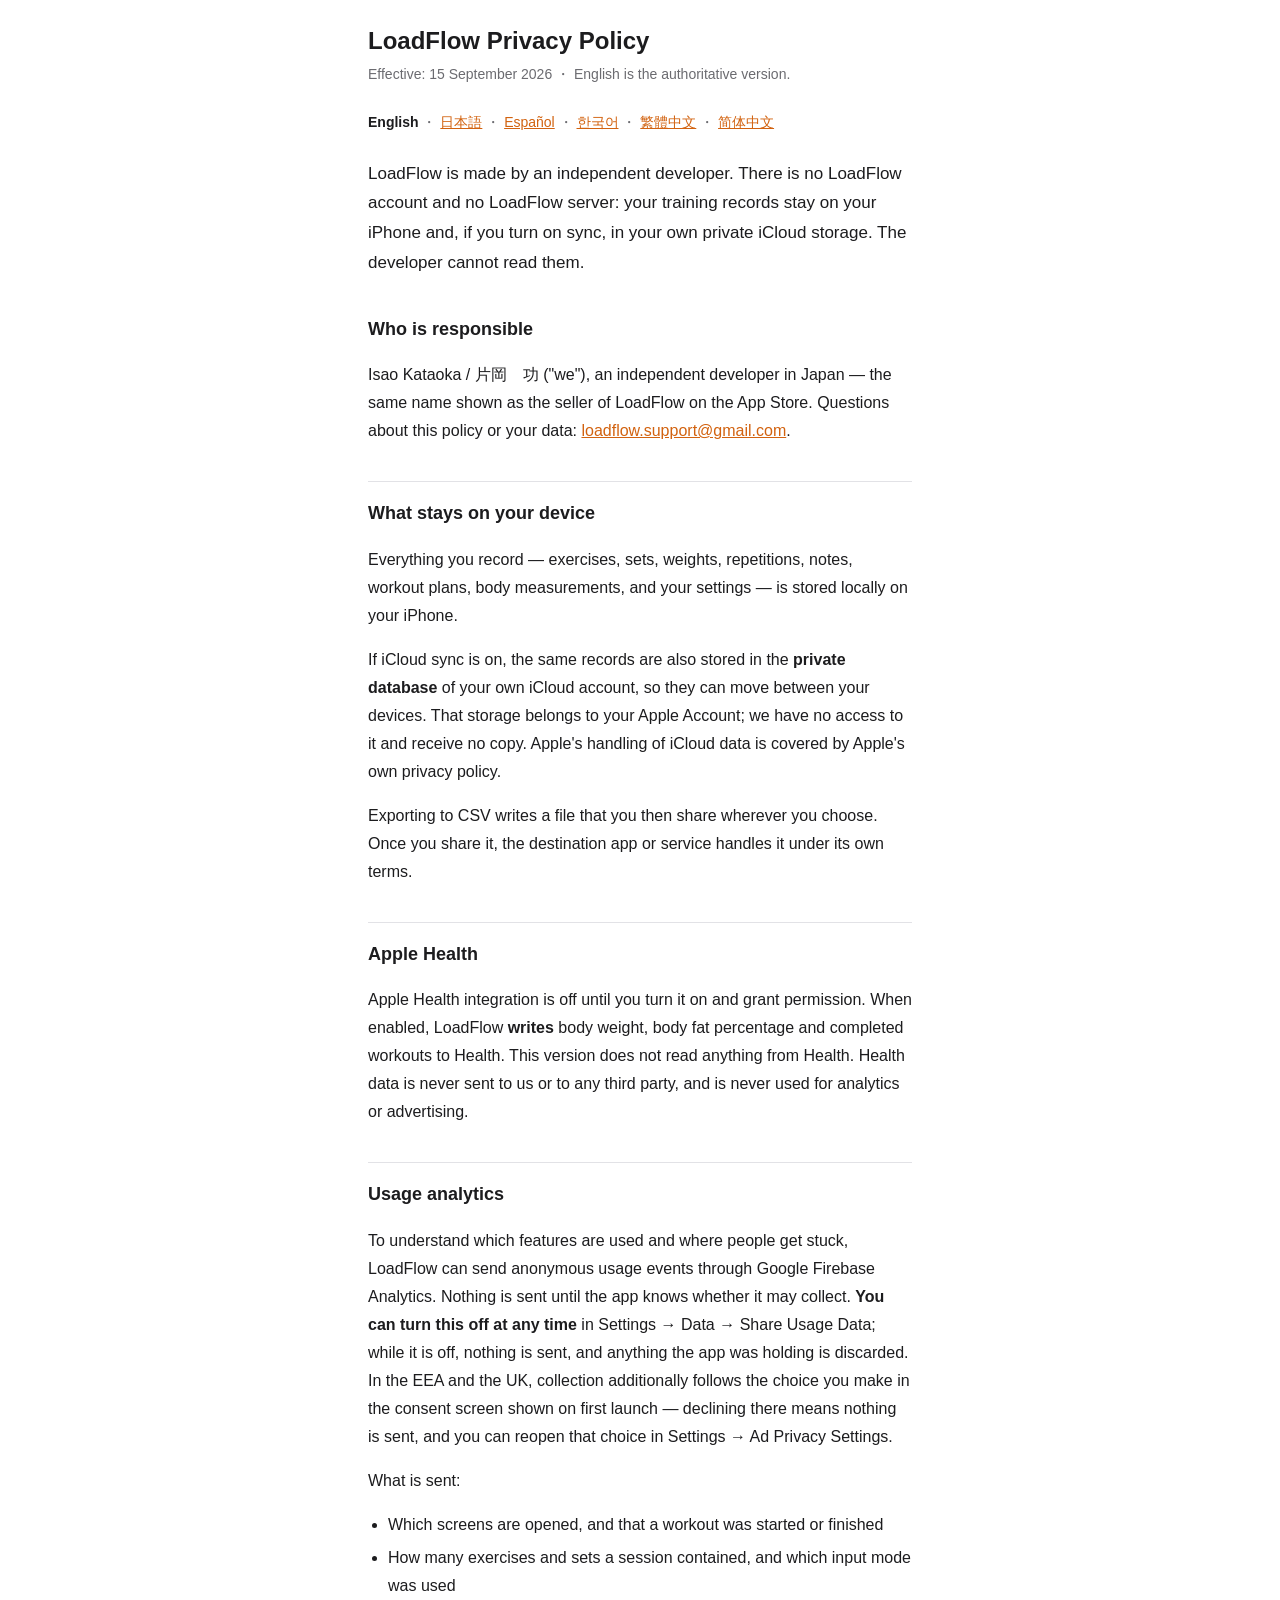
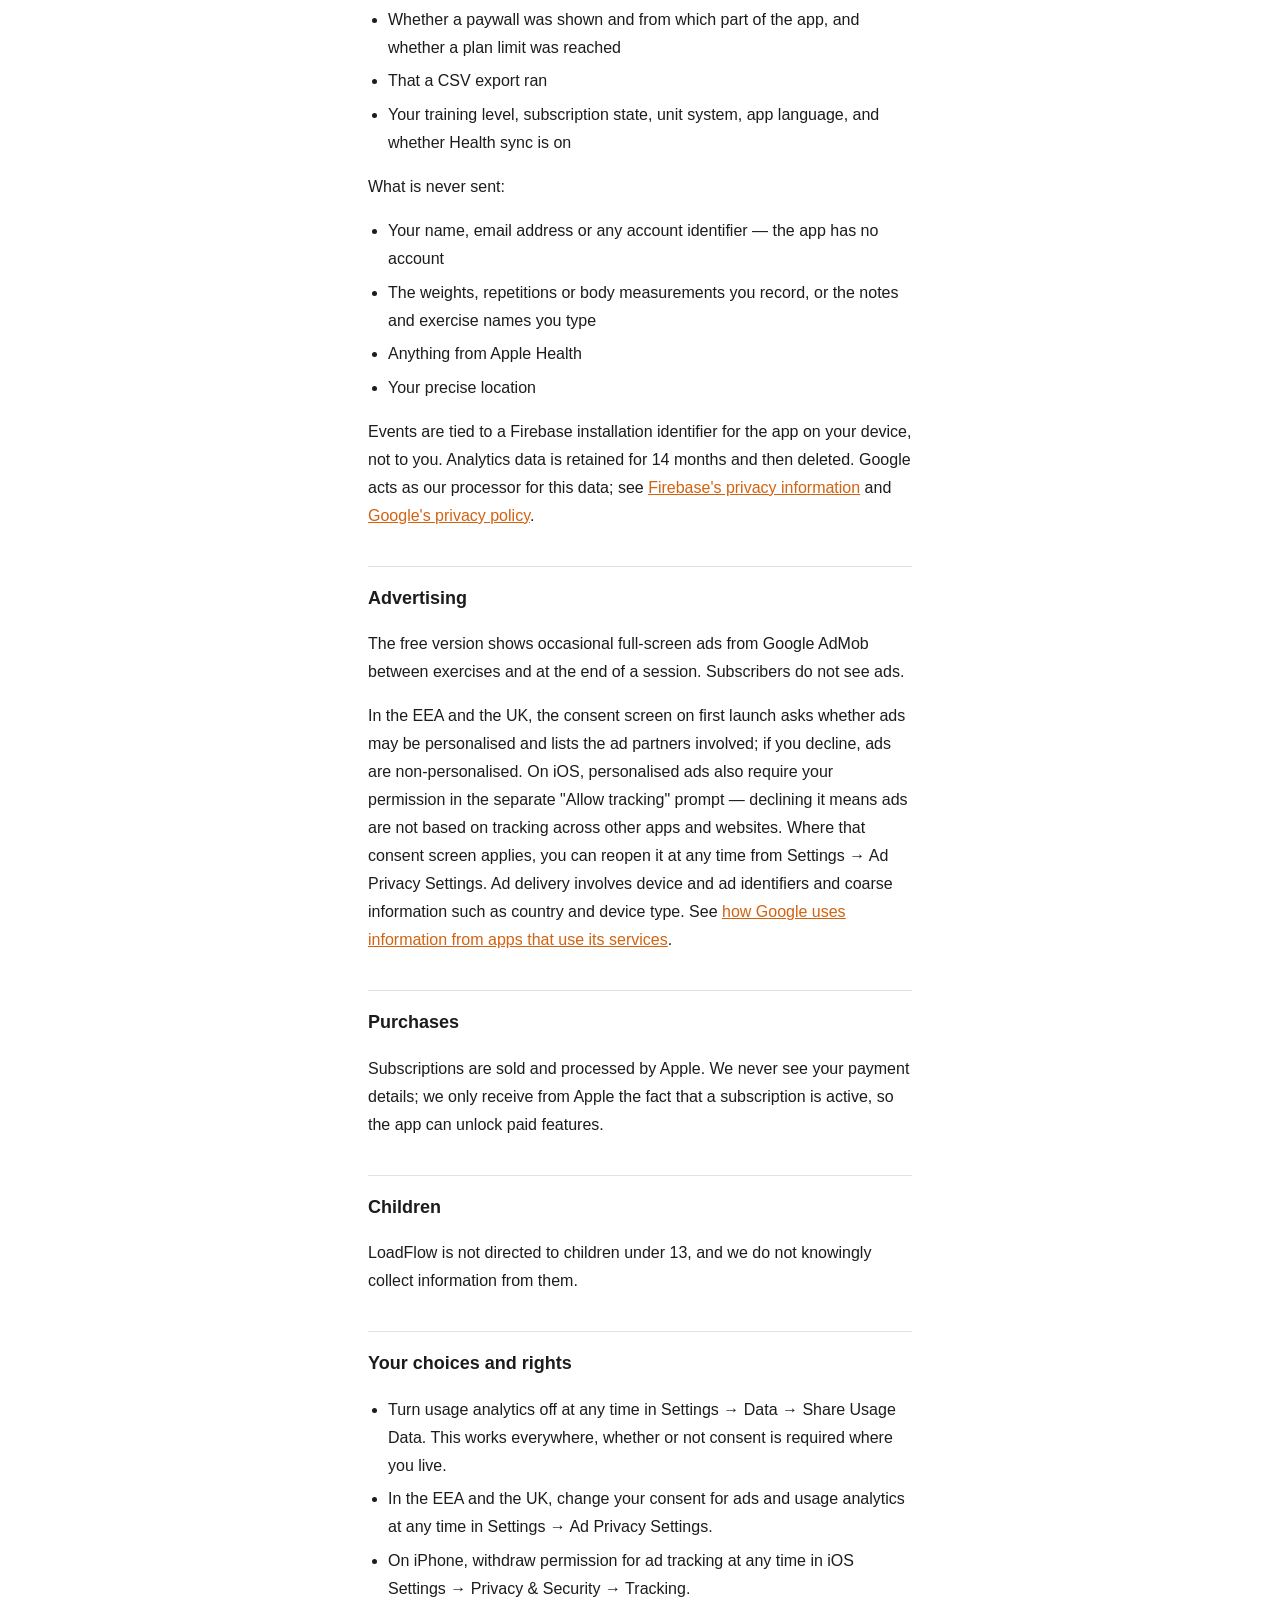
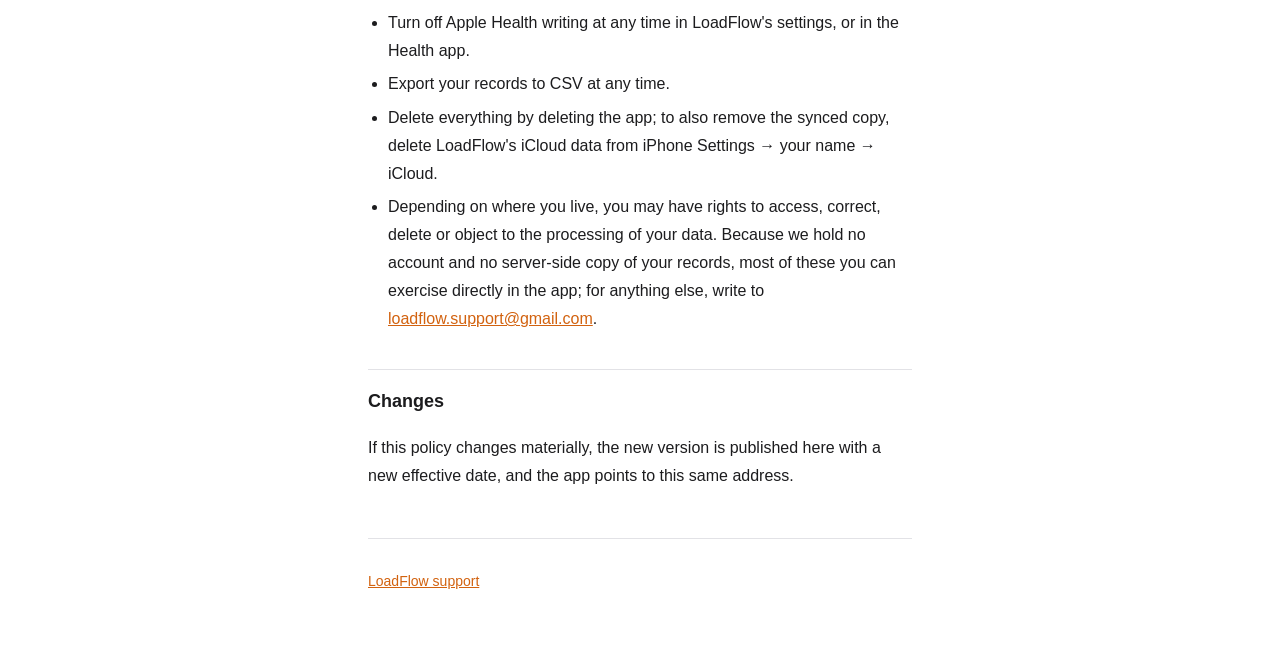
==== loadflow/privacy/index.html @ b5fceb89 "LoadFlow のサポートとプライバシーポリシーを追加する App Store Connect が必須とするサポート URL とプライバシーポリシー URL を GitHub Pages のユーザー" ====
<!DOCTYPE html>
<html lang="en">
<head>
<meta charset="utf-8">
<meta name="viewport" content="width=device-width, initial-scale=1">
<title>LoadFlow — Privacy Policy</title>
<link rel="stylesheet" href="/assets/style.css">
</head>
<body>
<main>
  <h1>LoadFlow Privacy Policy</h1>
  <p class="updated">Effective: 15 September 2026 ・ English is the authoritative version.</p>

  <ul class="langs">
    <li><a href="/loadflow/privacy/" aria-current="page">English</a></li>
    <li><a href="/loadflow/privacy/ja/">日本語</a></li>
    <li><a href="/loadflow/privacy/es/">Español</a></li>
    <li><a href="/loadflow/privacy/ko/">한국어</a></li>
    <li><a href="/loadflow/privacy/zh-Hant/">繁體中文</a></li>
    <li><a href="/loadflow/privacy/zh-Hans/">简体中文</a></li>
  </ul>

  <p class="lede">
    LoadFlow is made by an independent developer. There is no LoadFlow account and no LoadFlow server:
    your training records stay on your iPhone and, if you turn on sync, in your own private iCloud storage.
    The developer cannot read them.
  </p>

  <h2>Who is responsible</h2>
  <p>
    Isao Kataoka / 片岡　功 ("we"), an independent developer in Japan — the same name shown as the seller of
    LoadFlow on the App Store. Questions about this policy or your data:
    <a href="mailto:loadflow.support@gmail.com">loadflow.support@gmail.com</a>.
  </p>

  <h2>What stays on your device</h2>
  <p>
    Everything you record — exercises, sets, weights, repetitions, notes, workout plans, body
    measurements, and your settings — is stored locally on your iPhone.
  </p>
  <p>
    If iCloud sync is on, the same records are also stored in the <strong>private database</strong> of
    your own iCloud account, so they can move between your devices. That storage belongs to your Apple
    Account; we have no access to it and receive no copy. Apple's handling of iCloud data is covered by
    Apple's own privacy policy.
  </p>
  <p>
    Exporting to CSV writes a file that you then share wherever you choose. Once you share it, the
    destination app or service handles it under its own terms.
  </p>

  <h2>Apple Health</h2>
  <p>
    Apple Health integration is off until you turn it on and grant permission. When enabled, LoadFlow
    <strong>writes</strong> body weight, body fat percentage and completed workouts to Health.
    This version does not read anything from Health. Health data is never sent to us or to any third
    party, and is never used for analytics or advertising.
  </p>

  <h2>Usage analytics</h2>
  <p>
    To understand which features are used and where people get stuck, LoadFlow can send anonymous usage
    events through Google Firebase Analytics. Nothing is sent until the app knows whether it may collect.
    <strong>You can turn this off at any time</strong> in Settings → Data → Share Usage Data; while it is
    off, nothing is sent, and anything the app was holding is discarded. In the EEA and the UK, collection
    additionally follows the choice you make in the consent screen shown on first launch — declining there
    means nothing is sent, and you can reopen that choice in Settings → Ad Privacy Settings.
  </p>
  <p>What is sent:</p>
  <ul>
    <li>Which screens are opened, and that a workout was started or finished</li>
    <li>How many exercises and sets a session contained, and which input mode was used</li>
    <li>Whether a paywall was shown and from which part of the app, and whether a plan limit was reached</li>
    <li>That a CSV export ran</li>
    <li>Your training level, subscription state, unit system, app language, and whether Health sync is on</li>
  </ul>
  <p>What is never sent:</p>
  <ul>
    <li>Your name, email address or any account identifier — the app has no account</li>
    <li>The weights, repetitions or body measurements you record, or the notes and exercise names you type</li>
    <li>Anything from Apple Health</li>
    <li>Your precise location</li>
  </ul>
  <p>
    Events are tied to a Firebase installation identifier for the app on your device, not to you.
    Analytics data is retained for 14 months and then deleted. Google acts as our processor for this data;
    see <a href="https://firebase.google.com/support/privacy">Firebase's privacy information</a> and
    <a href="https://policies.google.com/privacy">Google's privacy policy</a>.
  </p>

  <h2>Advertising</h2>
  <p>
    The free version shows occasional full-screen ads from Google AdMob between exercises and at the end
    of a session. Subscribers do not see ads.
  </p>
  <p>
    In the EEA and the UK, the consent screen on first launch asks whether ads may be personalised and
    lists the ad partners involved; if you decline, ads are non-personalised. On iOS, personalised ads
    also require your permission in the separate "Allow tracking" prompt — declining it means ads are not
    based on tracking across other apps and websites. Where that consent screen applies, you can reopen it
    at any time from Settings → Ad Privacy Settings. Ad delivery involves device and ad identifiers and
    coarse information such as country and device type. See
    <a href="https://policies.google.com/technologies/partner-sites">how Google uses information from
    apps that use its services</a>.
  </p>

  <h2>Purchases</h2>
  <p>
    Subscriptions are sold and processed by Apple. We never see your payment details; we only receive
    from Apple the fact that a subscription is active, so the app can unlock paid features.
  </p>

  <h2>Children</h2>
  <p>
    LoadFlow is not directed to children under 13, and we do not knowingly collect information from them.
  </p>

  <h2>Your choices and rights</h2>
  <ul>
    <li>Turn usage analytics off at any time in Settings → Data → Share Usage Data. This works everywhere, whether or not consent is required where you live.</li>
    <li>In the EEA and the UK, change your consent for ads and usage analytics at any time in Settings → Ad Privacy Settings.</li>
    <li>On iPhone, withdraw permission for ad tracking at any time in iOS Settings → Privacy &amp; Security → Tracking.</li>
    <li>Turn off Apple Health writing at any time in LoadFlow's settings, or in the Health app.</li>
    <li>Export your records to CSV at any time.</li>
    <li>Delete everything by deleting the app; to also remove the synced copy, delete LoadFlow's iCloud data from iPhone Settings → your name → iCloud.</li>
    <li>
      Depending on where you live, you may have rights to access, correct, delete or object to the
      processing of your data. Because we hold no account and no server-side copy of your records, most of
      these you can exercise directly in the app; for anything else, write to
      <a href="mailto:loadflow.support@gmail.com">loadflow.support@gmail.com</a>.
    </li>
  </ul>

  <h2>Changes</h2>
  <p>
    If this policy changes materially, the new version is published here with a new effective date, and
    the app points to this same address.
  </p>

  <footer>
    <p><a href="/loadflow/">LoadFlow support</a></p>
  </footer>
</main>
</body>
</html>
---- assets/style.css ----
/*
  法務・サポートページ共通のスタイル。

  🔴 外部リソース（Web フォント・CDN・画像）を足さないこと。
     このページはアプリ内の素の `WKWebView`（`LegalDocumentScreen`）でも開かれる。
     ネットワークが細い場所で法務文書が白紙になるのを避ける。
  🔴 ダークモードを必ず持つこと。アプリ本体は暗いので、ライト固定だと
     設定画面から開いた瞬間に画面が真っ白に飛ぶ。
*/

:root {
  color-scheme: light dark;
  --bg: #ffffff;
  --fg: #1c1c1e;
  --muted: #6b6b70;
  --rule: #e2e2e6;
  --accent: #d2620f;      /* ブランドのオレンジ #FF7A1A を白地で読める明度に落としたもの */
  --draft-bg: #fff4e5;
  --draft-fg: #8a4b00;
}

@media (prefers-color-scheme: dark) {
  :root {
    --bg: #0b0b0e;        /* DS.Color.canvas */
    --fg: #f2f2f5;
    --muted: #a8a8af;
    --rule: #2a2a31;
    --accent: #ff7a1a;    /* DS.Color.brandPrimary */
    --draft-bg: #2a1d0c;
    --draft-fg: #ffc844;
  }
}

* { box-sizing: border-box; }

body {
  margin: 0;
  padding: 24px 20px 64px;
  background: var(--bg);
  color: var(--fg);
  font-family: -apple-system, BlinkMacSystemFont, "Hiragino Sans", "Noto Sans JP", sans-serif;
  font-size: 16px;
  line-height: 1.75;
  -webkit-text-size-adjust: 100%;   /* 横向きで文字だけ巨大化するのを止める */
  /* 日本語の禁則。既定だと見出しが「ポリシ／ー」のように割れ、行頭に ー が来る */
  line-break: strict;
}

main { max-width: 34rem; margin: 0 auto; }

h1 { font-size: 1.5rem; line-height: 1.4; margin: 0 0 4px; }
h2 { font-size: 1.125rem; margin: 2.25rem 0 .5rem; padding-top: 1rem; border-top: 1px solid var(--rule); }
h2:first-of-type { border-top: none; padding-top: 0; }

p, li { overflow-wrap: anywhere; }   /* 長い URL でも横スクロールさせない */
ul { padding-left: 1.25rem; }
li { margin: .35rem 0; }

a { color: var(--accent); }

.updated { color: var(--muted); font-size: .875rem; margin: 0 0 1.5rem; }
.lede { font-size: 1.0625rem; }

.langs { font-size: .875rem; margin: 0 0 1.5rem; padding: 0; list-style: none; }
.langs li { display: inline; margin: 0; }
.langs li:not(:last-child)::after { content: " ・ "; color: var(--muted); }
.langs [aria-current="page"] { color: var(--fg); font-weight: 600; text-decoration: none; }

table { width: 100%; border-collapse: collapse; font-size: .9375rem; margin: 1rem 0; }
th, td { text-align: left; vertical-align: top; padding: .5rem .5rem .5rem 0; border-bottom: 1px solid var(--rule); }
th { color: var(--muted); font-weight: 600; }

.draft {
  background: var(--draft-bg);
  color: var(--draft-fg);
  border-radius: 10px;
  padding: 12px 14px;
  font-size: .9375rem;
  margin: 0 0 1.5rem;
}

footer { margin-top: 3rem; padding-top: 1rem; border-top: 1px solid var(--rule); color: var(--muted); font-size: .875rem; }
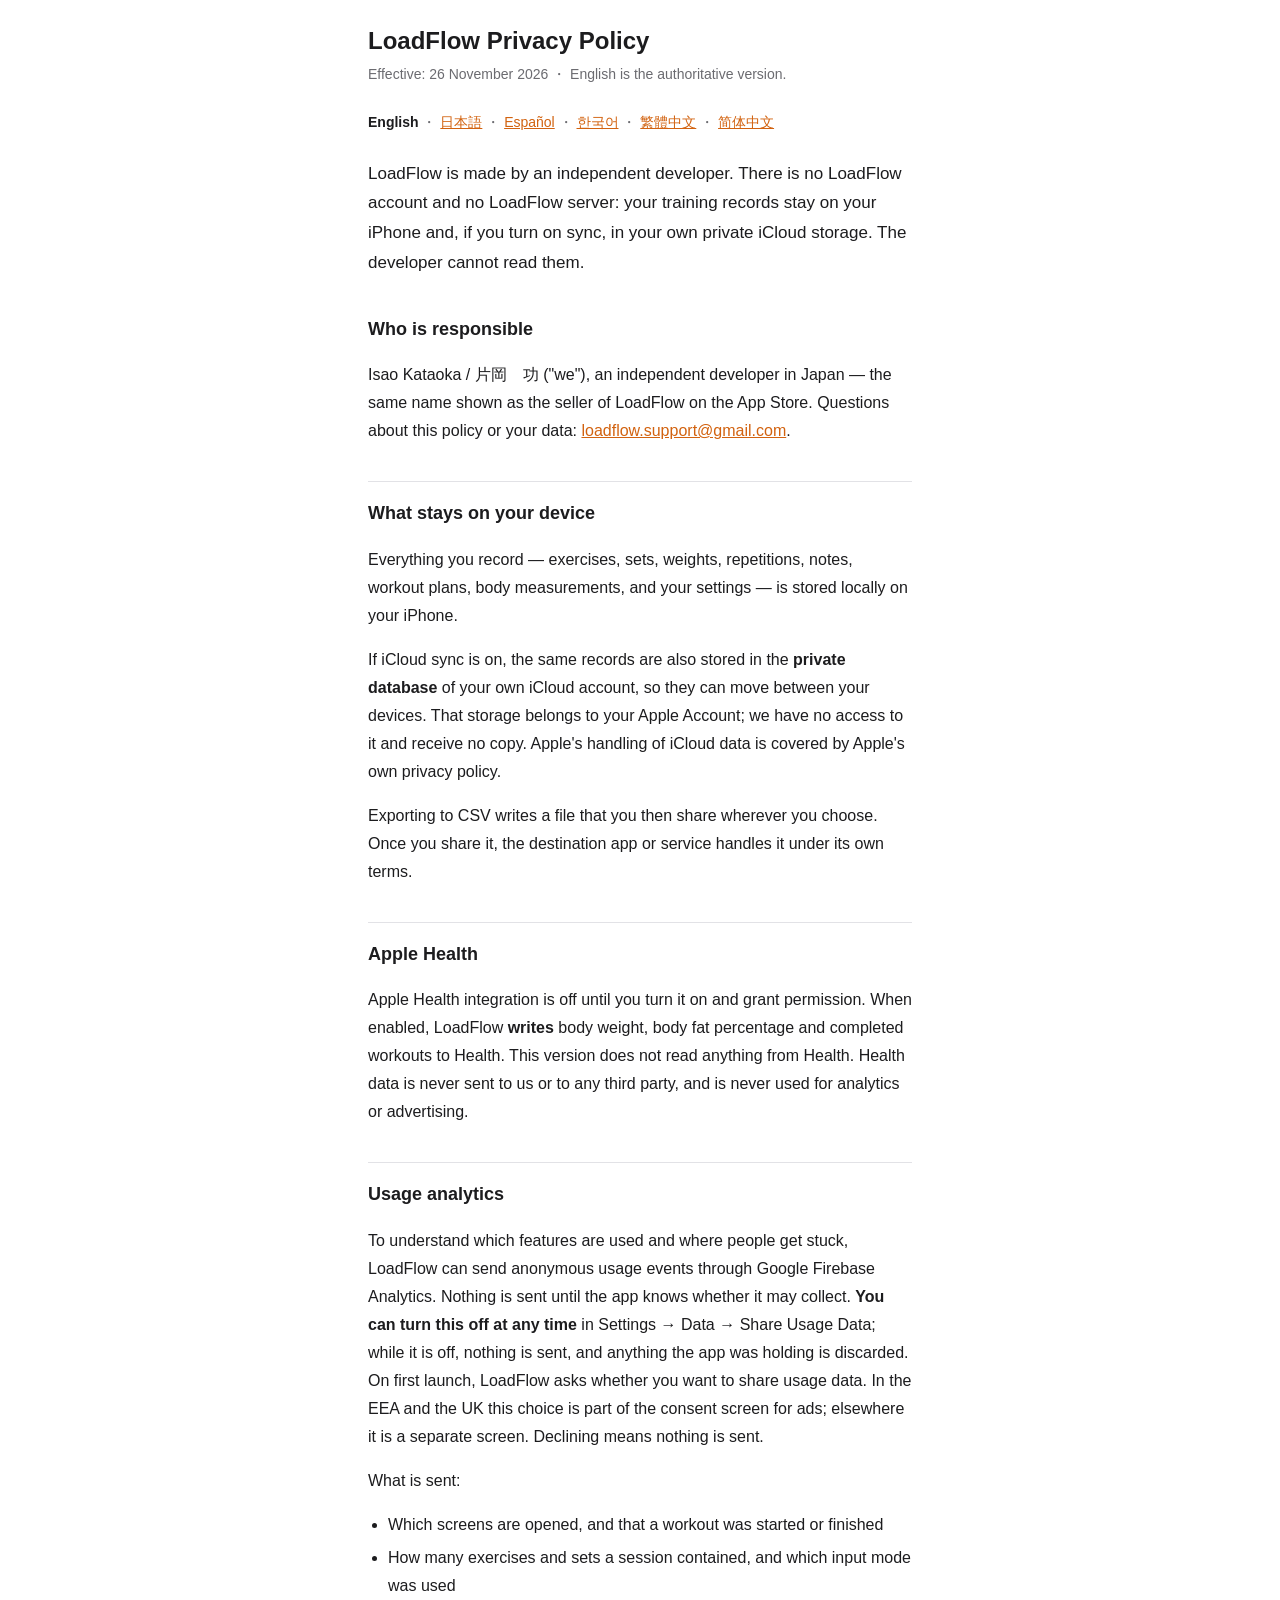
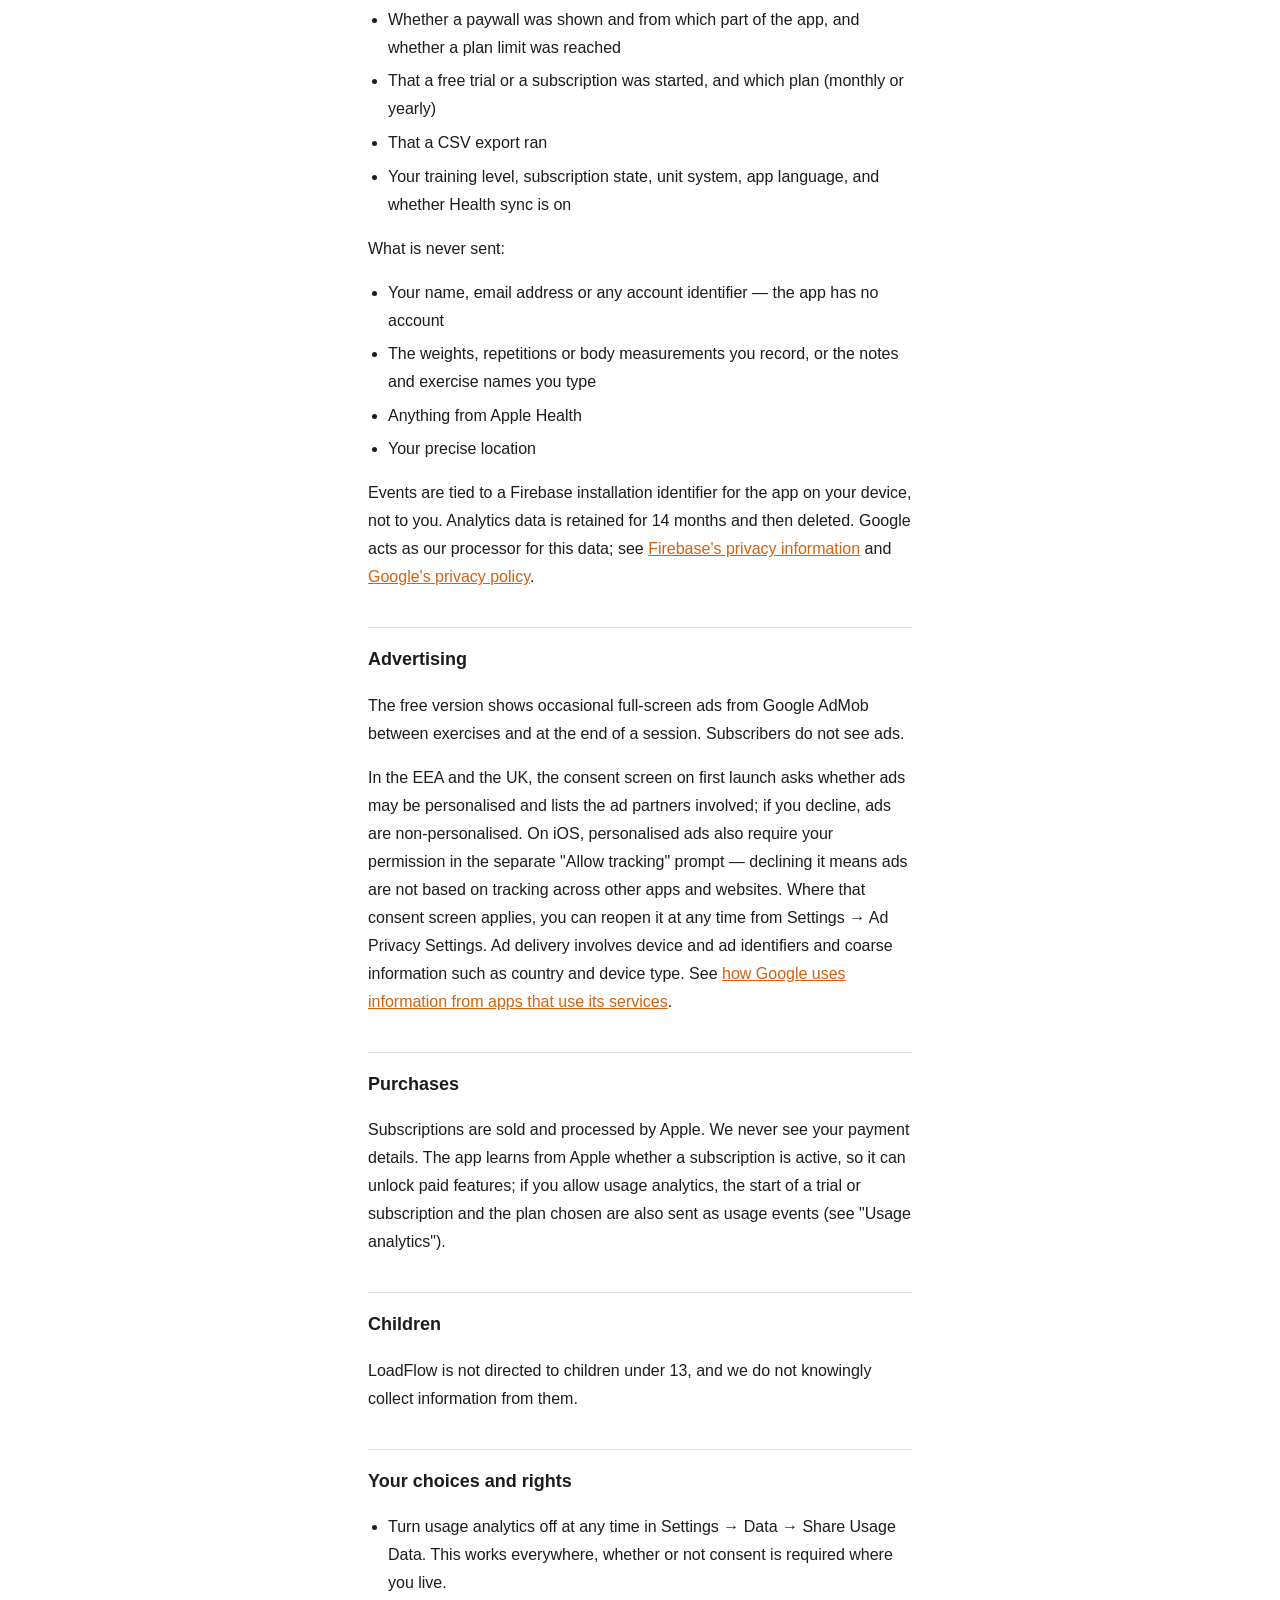
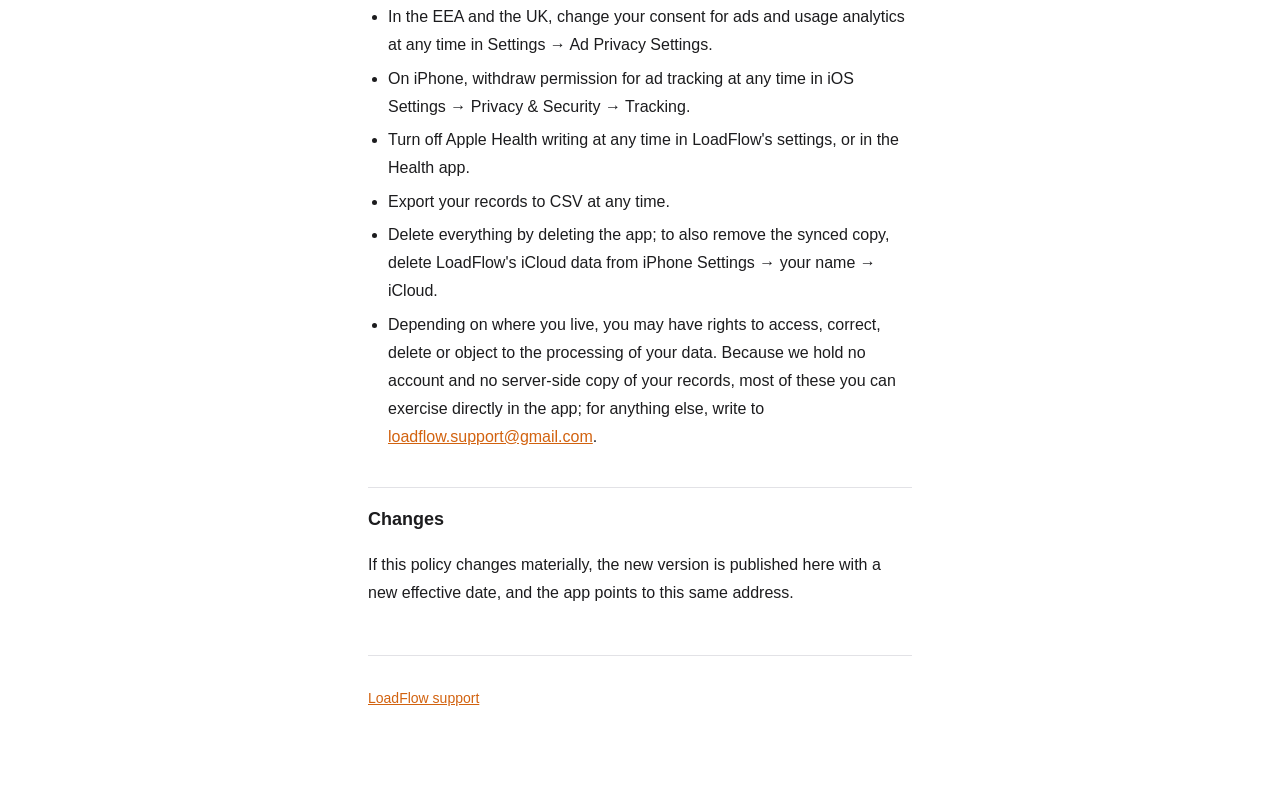
==== commit c53e01e4: "プライバシーポリシーに無料体験・購読の開始の送信と、EEA 以外の計測の同意画面を追記する（#41 F-3・F-5） 6言語とも同じ箇所を直し、施行日を 2026-11-26 に改める。  Co-Au" ====
--- a/loadflow/privacy/index.html
+++ b/loadflow/privacy/index.html
@@ -9,7 +9,7 @@
 <body>
 <main>
   <h1>LoadFlow Privacy Policy</h1>
-  <p class="updated">Effective: 15 September 2026 ・ English is the authoritative version.</p>
+  <p class="updated">Effective: 26 November 2026 ・ English is the authoritative version.</p>
 
   <ul class="langs">
     <li><a href="/loadflow/privacy/" aria-current="page">English</a></li>
@@ -62,15 +62,16 @@
     To understand which features are used and where people get stuck, LoadFlow can send anonymous usage
     events through Google Firebase Analytics. Nothing is sent until the app knows whether it may collect.
     <strong>You can turn this off at any time</strong> in Settings → Data → Share Usage Data; while it is
-    off, nothing is sent, and anything the app was holding is discarded. In the EEA and the UK, collection
-    additionally follows the choice you make in the consent screen shown on first launch — declining there
-    means nothing is sent, and you can reopen that choice in Settings → Ad Privacy Settings.
+    off, nothing is sent, and anything the app was holding is discarded. On first launch, LoadFlow asks whether you want to share usage data. In the EEA and the UK
+    this choice is part of the consent screen for ads; elsewhere it is a separate screen.
+    Declining means nothing is sent.
   </p>
   <p>What is sent:</p>
   <ul>
     <li>Which screens are opened, and that a workout was started or finished</li>
     <li>How many exercises and sets a session contained, and which input mode was used</li>
     <li>Whether a paywall was shown and from which part of the app, and whether a plan limit was reached</li>
+    <li>That a free trial or a subscription was started, and which plan (monthly or yearly)</li>
     <li>That a CSV export ran</li>
     <li>Your training level, subscription state, unit system, app language, and whether Health sync is on</li>
   </ul>
@@ -106,8 +107,9 @@
 
   <h2>Purchases</h2>
   <p>
-    Subscriptions are sold and processed by Apple. We never see your payment details; we only receive
-    from Apple the fact that a subscription is active, so the app can unlock paid features.
+    Subscriptions are sold and processed by Apple. We never see your payment details. The app learns from Apple whether a subscription is
+    active, so it can unlock paid features; if you allow usage analytics, the start of a trial
+    or subscription and the plan chosen are also sent as usage events (see "Usage analytics").
   </p>
 
   <h2>Children</h2>
--- a/assets/style.css
+++ b/assets/style.css
@@ -38,7 +38,15 @@
   padding: 24px 20px 64px;
   background: var(--bg);
   color: var(--fg);
-  font-family: -apple-system, BlinkMacSystemFont, "Hiragino Sans", "Noto Sans JP", sans-serif;
+  /* 🔴 `-apple-system` / `system-ui` を書かないこと（2026-09-15 に iOS で実測）。
+     この2つは CJK を豆腐（□）で描くうえ、**後続のフォールバックまで止める**＝
+     後ろに "Hiragino Sans" を並べても効かない。存在しない名前を書いたときは
+     正常に次へ送られるので、システムフォント指定に固有の挙動。
+     日本語・韓国語・繁体字・簡体字を実際に表示して選んだのが下の並び。 */
+  font-family: "Helvetica Neue", Helvetica, Arial,
+               "Hiragino Sans", "Hiragino Kaku Gothic ProN",
+               "Apple SD Gothic Neo", "PingFang TC", "PingFang SC",
+               sans-serif;
   font-size: 16px;
   line-height: 1.75;
   -webkit-text-size-adjust: 100%;   /* 横向きで文字だけ巨大化するのを止める */
